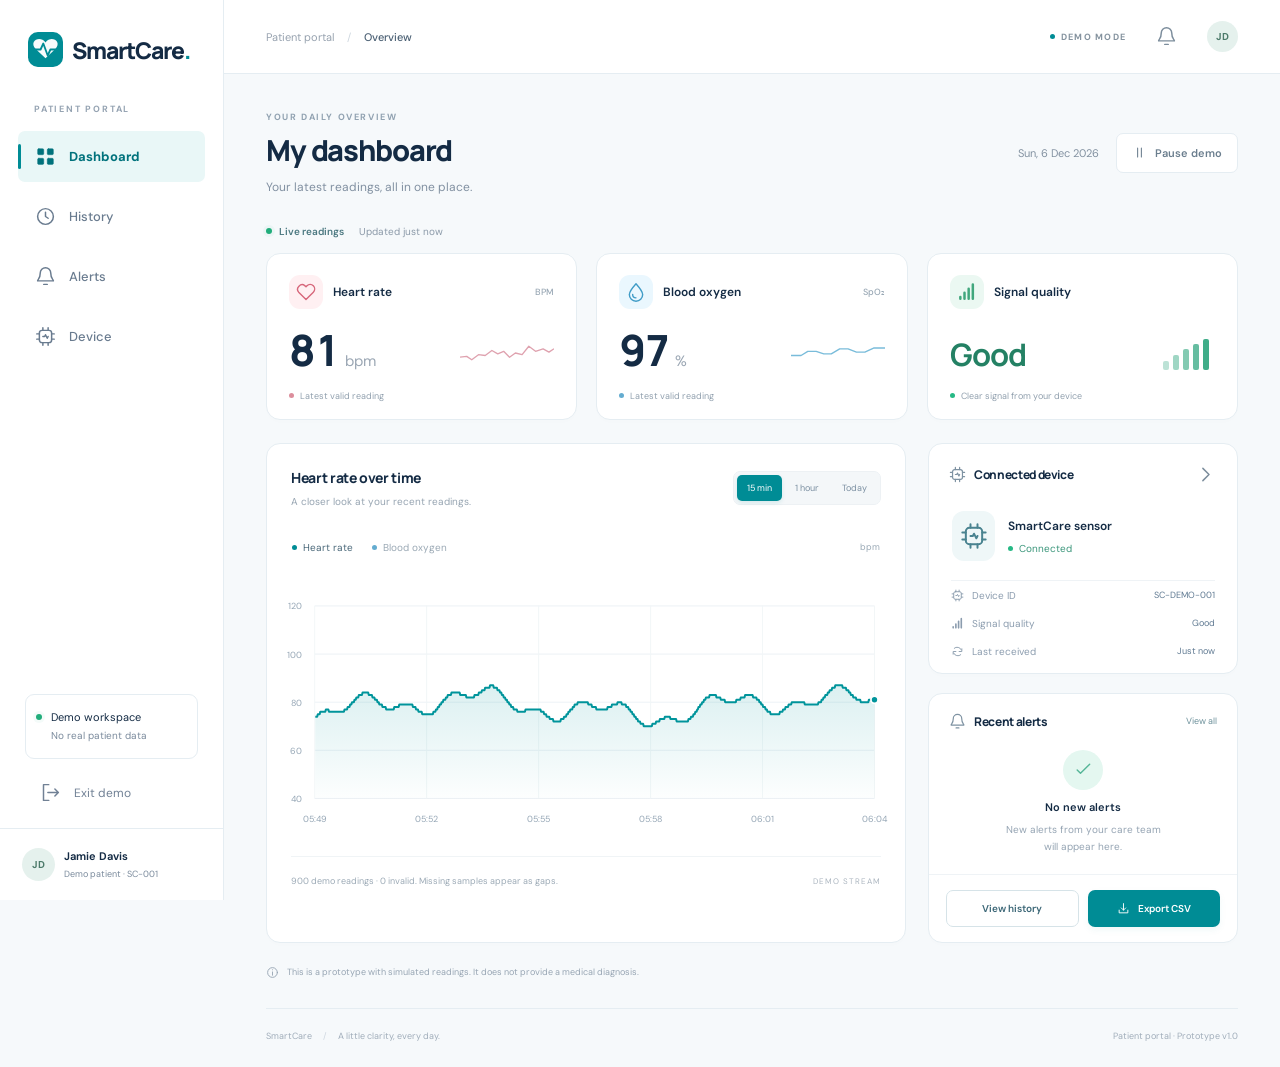
==== frontend/patient/index.html @ 4204b38b "Add patient dashboard interface" ====
<!doctype html>
<html lang="en">
<head>
  <meta charset="UTF-8">
  <meta name="viewport" content="width=device-width, initial-scale=1">
  <meta name="theme-color" content="#008c95">
  <meta name="description" content="SmartCare patient dashboard prototype. Live demonstration readings, history, alerts and device status.">
  <title>SmartCare · Patient portal</title>
  <link rel="icon" href="./icon.svg" type="image/svg+xml">
  <link rel="manifest" href="./manifest.webmanifest">
  <link rel="stylesheet" href="./styles.css">
  <script type="module" src="./app.js"></script>
</head>
<body>
  <svg class="icon-definitions" aria-hidden="true" xmlns="http://www.w3.org/2000/svg">
    <symbol id="i-heart" viewBox="0 0 24 24"><path d="M20.8 4.6a5.4 5.4 0 0 0-7.6 0L12 5.8l-1.2-1.2a5.4 5.4 0 0 0-7.6 7.6L12 21l8.8-8.8a5.4 5.4 0 0 0 0-7.6Z"/></symbol>
    <symbol id="i-grid" viewBox="0 0 24 24"><rect x="3" y="3" width="7" height="7" rx="1.4"/><rect x="14" y="3" width="7" height="7" rx="1.4"/><rect x="3" y="14" width="7" height="7" rx="1.4"/><rect x="14" y="14" width="7" height="7" rx="1.4"/></symbol>
    <symbol id="i-clock" viewBox="0 0 24 24"><circle cx="12" cy="12" r="9"/><path d="M12 7v5l3 2"/></symbol>
    <symbol id="i-bell" viewBox="0 0 24 24"><path d="M18 8a6 6 0 0 0-12 0c0 7-3 7-3 9h18c0-2-3-2-3-9M10 21h4"/></symbol>
    <symbol id="i-device" viewBox="0 0 24 24"><rect x="5" y="5" width="14" height="14" rx="3"/><path d="M9 2v3m6-3v3M9 19v3m6-3v3M2 9h3m-3 6h3m14-6h3m-3 6h3M9 12h2l1-2 2 4 1-2"/></symbol>
    <symbol id="i-drop" viewBox="0 0 24 24"><path d="M12 2S4 11 4 15a8 8 0 0 0 16 0c0-4-8-13-8-13Z"/><path d="M8 15a4 4 0 0 0 4 4"/></symbol>
    <symbol id="i-signal" viewBox="0 0 24 24"><path d="M4 18v2m5-7v7m5-12v12m5-17v17" stroke-width="3"/></symbol>
    <symbol id="i-arrow" viewBox="0 0 24 24"><path d="m9 5 7 7-7 7"/></symbol>
    <symbol id="i-download" viewBox="0 0 24 24"><path d="M12 3v12m-4-4 4 4 4-4M4 15v5h16v-5"/></symbol>
    <symbol id="i-logout" viewBox="0 0 24 24"><path d="M10 3H4v18h6m-1-9h12m-4-4 4 4-4 4"/></symbol>
    <symbol id="i-check" viewBox="0 0 24 24"><path d="m5 12 4 4L20 5"/></symbol>
    <symbol id="i-refresh" viewBox="0 0 24 24"><path d="M20 7v5h-5M4 17v-5h5"/><path d="M6 6a8 8 0 0 1 13 3M5 15a8 8 0 0 0 13 3"/></symbol>
    <symbol id="i-info" viewBox="0 0 24 24"><circle cx="12" cy="12" r="9"/><path d="M12 11v6m0-10v.1"/></symbol>
    <symbol id="i-wifi" viewBox="0 0 24 24"><path d="M3 8a15 15 0 0 1 18 0M6 12a10 10 0 0 1 12 0m-9 4a5 5 0 0 1 6 0m-3 4v.1"/></symbol>
    <symbol id="i-close" viewBox="0 0 24 24"><path d="m6 6 12 12M6 18 18 6"/></symbol>
    <symbol id="i-pause" viewBox="0 0 24 24"><path d="M9 5v14M15 5v14"/></symbol>
    <symbol id="i-play" viewBox="0 0 24 24"><path d="m8 4 12 8-12 8Z"/></symbol>
  </svg>
  <div class="app-shell" id="app-shell">
    <aside class="sidebar" aria-label="Main navigation">
      <a class="brand" href="#dashboard" aria-label="SmartCare dashboard"><img src="./icon.svg" alt="" width="35" height="35"><span>SmartCare<span class="brand-dot">.</span></span></a>
      <div class="portal-label">PATIENT PORTAL</div>
      <nav class="navigation">
        <a href="#dashboard" data-route="dashboard"><svg class="icon"><use href="#i-grid"/></svg><span>Dashboard</span></a>
        <a href="#history" data-route="history"><svg class="icon"><use href="#i-clock"/></svg><span>History</span></a>
        <a href="#alerts" data-route="alerts"><svg class="icon"><use href="#i-bell"/></svg><span>Alerts</span><span id="nav-alert-count" class="nav-count" hidden>0</span></a>
        <a href="#device" data-route="device"><svg class="icon"><use href="#i-device"/></svg><span>Device</span></a>
      </nav>
      <div class="sidebar-bottom">
        <div class="sidebar-note"><span class="live-dot"></span><span>Demo workspace<br><small>No real patient data</small></span></div>
        <button class="logout" id="logout"><svg class="icon"><use href="#i-logout"/></svg>Exit demo</button>
        <div class="profile"><span class="avatar">JD</span><div><strong>Jamie Davis</strong><small>Demo patient · SC-001</small></div></div>
      </div>
    </aside>
    <div class="main-column">
      <header class="topbar"><div class="breadcrumb">Patient portal <span>/</span> <strong id="breadcrumb-current">Overview</strong></div><div class="topbar-actions"><span class="demo-label"><span></span> DEMO MODE</span><button class="icon-button" id="alerts-shortcut" aria-label="Open alerts"><svg class="icon"><use href="#i-bell"/></svg><span class="notification-dot" id="notification-dot" hidden></span></button><span class="avatar small-avatar" aria-label="Jamie Davis, demo patient">JD</span></div></header>
      <main id="main-content" tabindex="-1">
        <div class="page-heading"><div><div class="eyebrow" id="page-eyebrow">YOUR DAILY OVERVIEW</div><h1 id="page-title">My dashboard</h1><p id="page-description">Your latest readings, all in one place.</p></div><div class="heading-tools"><span class="date-label" id="current-date"></span><button class="button button-subtle" id="stream-toggle" aria-pressed="false"><svg class="icon"><use href="#i-pause"/></svg><span>Pause demo</span></button></div></div>
        <div class="notice" id="status-notice" role="status" hidden></div>
        <section id="view-dashboard" class="view" aria-label="Dashboard">
          <div class="reading-meta"><span class="live-status" id="live-label"><span class="live-dot"></span>Live readings</span><span id="last-update">Updated just now</span></div>
          <div class="metric-grid">
            <article class="metric-card"><div class="metric-top"><span class="metric-icon heart-icon"><svg class="icon"><use href="#i-heart"/></svg></span><span>Heart rate</span><span class="metric-unit">BPM</span></div><div class="metric-value"><strong id="heart-value">78</strong><span>bpm</span><svg class="sparkline rose-line" viewBox="0 0 112 38" aria-hidden="true"><path d="M0 24 8 23 14 27 22 21 30 22 38 16 45 20 52 17 59 24 66 19 74 21 82 11 90 17 99 14 106 18 112 14"/></svg></div><div class="metric-footer"><span class="tiny-dot rose-dot"></span>Latest valid reading</div></article>
            <article class="metric-card"><div class="metric-top"><span class="metric-icon oxygen-icon"><svg class="icon"><use href="#i-drop"/></svg></span><span>Blood oxygen</span><span class="metric-unit">SpO₂</span></div><div class="metric-value"><strong id="oxygen-value">97</strong><span>%</span><svg class="sparkline blue-line" viewBox="0 0 112 38" aria-hidden="true"><path d="M0 22 12 22 20 17 30 17 39 20 48 20 58 14 68 14 78 18 88 18 99 13 112 13"/></svg></div><div class="metric-footer"><span class="tiny-dot blue-dot"></span>Latest valid reading</div></article>
            <article class="metric-card"><div class="metric-top"><span class="metric-icon quality-icon"><svg class="icon"><use href="#i-signal"/></svg></span><span>Signal quality</span></div><div class="quality-value"><strong id="quality-value">Good</strong><span class="quality-bars" aria-hidden="true"><i></i><i></i><i></i><i></i><i></i></span></div><div class="metric-footer" id="quality-description"><span class="tiny-dot green-dot"></span>Clear signal from your device</div></article>
          </div>
          <div class="dashboard-grid">
            <article class="panel chart-panel"><div class="panel-header"><div><h2 id="chart-title">Heart rate over time</h2><p id="chart-subtitle">A closer look at your recent readings.</p></div><div class="segmented" aria-label="Chart time range"><button data-range="15" class="selected" aria-pressed="true">15 min</button><button data-range="60" aria-pressed="false">1 hour</button><button data-range="today" aria-pressed="false">Today</button></div></div><div class="chart-metric-tabs" aria-label="Measurement displayed"><button class="chart-tab selected" data-metric="hr" aria-pressed="true"><span class="tiny-dot teal-dot"></span>Heart rate</button><button class="chart-tab" data-metric="spo2" aria-pressed="false"><span class="tiny-dot blue-dot"></span>Blood oxygen</button><span class="chart-unit" id="chart-unit">bpm</span></div><div class="chart-container"><svg id="reading-chart" viewBox="0 0 700 284" role="img" aria-labelledby="chart-title chart-summary"></svg><div id="chart-tooltip" class="chart-tooltip" hidden></div></div><div class="chart-bottom"><p id="chart-summary">Illustrative demo readings. Missing samples appear as gaps.</p><span class="source-label">DEMO STREAM</span></div></article>
            <div class="right-column"><article class="panel device-panel"><div class="panel-header compact"><h2><svg class="icon"><use href="#i-device"/></svg>Connected device</h2><a class="icon-button" href="#device" aria-label="View device details"><svg class="icon"><use href="#i-arrow"/></svg></a></div><div class="device-identity"><span class="device-illustration"><svg class="icon"><use href="#i-device"/></svg></span><div><strong>SmartCare sensor</strong><span class="device-connection" id="device-connection"><span class="tiny-dot green-dot"></span>Connected</span></div></div><dl class="device-details"><div><dt><svg class="icon"><use href="#i-device"/></svg>Device ID</dt><dd>SC-DEMO-001</dd></div><div><dt><svg class="icon"><use href="#i-signal"/></svg>Signal quality</dt><dd id="device-quality">Good</dd></div><div><dt><svg class="icon"><use href="#i-refresh"/></svg>Last received</dt><dd id="device-last-received">Just now</dd></div></dl></article>
              <article class="panel alerts-panel"><div class="panel-header compact"><h2><svg class="icon"><use href="#i-bell"/></svg>Recent alerts</h2><a href="#alerts" class="text-link">View all</a></div><div id="recent-alert-content" class="empty-alert"><span class="check-circle"><svg class="icon"><use href="#i-check"/></svg></span><strong>No new alerts</strong><p>New alerts from your care team<br>will appear here.</p></div><div class="quick-actions"><a class="button button-outline" href="#history">View history</a><button class="button button-primary" data-export><svg class="icon"><use href="#i-download"/></svg>Export CSV</button></div></article>
            </div>
          </div>
          <div class="demo-footnote"><svg class="icon"><use href="#i-info"/></svg><span>This is a prototype with simulated readings. It does not provide a medical diagnosis.</span></div>
        </section>
        <section id="view-history" class="view" aria-label="Measurement history" hidden><article class="panel"><div class="panel-header"><div><h2>Measurement history</h2><p>Browse and export the readings in this demo session.</p></div><button class="button button-primary" data-export><svg class="icon"><use href="#i-download"/></svg>Export CSV</button></div><div class="table-toolbar"><label>Time range <select id="history-range"><option value="15">Last 15 minutes</option><option value="60">Last hour</option><option value="today">Today</option><option value="all" selected>All demo readings</option></select></label><label>Signal quality <select id="history-quality"><option value="all">All readings</option><option value="good">Good signal</option><option value="poor">Poor signal</option></select></label><span id="history-total" class="muted"></span></div><div class="table-scroll"><table><thead><tr><th scope="col">Date & time</th><th scope="col">Heart rate</th><th scope="col">Blood oxygen</th><th scope="col">Signal quality</th><th scope="col">Source</th></tr></thead><tbody id="history-body"></tbody></table></div><div class="pagination"><span id="page-label"></span><div><button class="button button-outline" id="previous-page">Previous</button><button class="button button-outline" id="next-page">Next</button></div></div></article></section>
        <section id="view-alerts" class="view" aria-label="Patient alerts" hidden><article class="panel"><div class="panel-header"><div><h2>Your alerts</h2><p>Review alerts and the reason they were created.</p></div><button class="button button-outline" id="demo-alert"><svg class="icon"><use href="#i-bell"/></svg>Preview an alert</button></div><div id="alert-list" class="alert-list"></div></article><p class="section-note">Demonstration alerts are created manually here. In the connected app, the backend will create and manage alert episodes.</p></section>
        <section id="view-device" class="view" aria-label="Device settings" hidden><div class="device-page-grid"><article class="panel"><div class="panel-header"><div><h2>SmartCare sensor</h2><p>Your demonstration device.</p></div><span class="status-chip" id="device-page-status">Connected</span></div><div class="device-large"><svg class="icon"><use href="#i-device"/></svg><div><strong>ESP32 + MAX30102</strong><p>Heart rate and blood oxygen sensor</p></div></div><dl class="full-details"><div><dt>Device identifier</dt><dd>SC-DEMO-001</dd></div><div><dt>Assigned patient</dt><dd>Jamie Davis · Demo account</dd></div><div><dt>Data source</dt><dd>Browser simulation</dd></div><div><dt>Update interval</dt><dd>1 second</dd></div><div><dt>Model service</dt><dd>Not connected</dd></div></dl></article><article class="panel demo-controls"><div class="panel-header"><div><h2>Try the interface</h2><p>Preview the states your app needs to handle.</p></div><svg class="icon"><use href="#i-info"/></svg></div><button class="scenario" data-scenario="normal"><span class="scenario-icon"><svg class="icon"><use href="#i-check"/></svg></span><span><strong>Good signal</strong><small>Resume simulated readings.</small></span><svg class="icon"><use href="#i-arrow"/></svg></button><button class="scenario" data-scenario="poor"><span class="scenario-icon amber"><svg class="icon"><use href="#i-signal"/></svg></span><span><strong>Poor signal</strong><small>Mark new readings as invalid; show chart gaps.</small></span><svg class="icon"><use href="#i-arrow"/></svg></button><button class="scenario" data-scenario="offline"><span class="scenario-icon slate"><svg class="icon"><use href="#i-wifi"/></svg></span><span><strong>Disconnected device</strong><small>Preview data older than 30 seconds.</small></span><svg class="icon"><use href="#i-arrow"/></svg></button><div class="inline-note">These controls affect demo data only. They do not operate a real sensor.</div></article></div></section>
        <footer class="page-footer"><span>SmartCare <span class="footer-separator">/</span> A little clarity, every day.</span><span>Patient portal · Prototype v1.0</span></footer>
      </main>
    </div>
  </div>
  <section class="welcome-screen" id="welcome-screen" hidden><div class="welcome-card"><img src="./icon.svg" width="54" height="54" alt=""><div class="eyebrow">SMARTCARE PATIENT PORTAL</div><h1>Your readings.<br>A clearer picture.</h1><p>Explore your patient dashboard with simulated readings. No account or personal information is needed.</p><button class="button button-primary" id="enter-demo">Open demo dashboard<svg class="icon"><use href="#i-arrow"/></svg></button><small>Prototype · No real authentication or medical data</small></div></section>
  <dialog id="alert-dialog"><div class="dialog-heading"><h2>Alert details</h2><button class="icon-button" id="close-dialog" aria-label="Close alert details"><svg class="icon"><use href="#i-close"/></svg></button></div><div id="alert-dialog-content"></div><button class="button button-primary" id="dialog-done">Done</button></dialog>
  <div class="toast" id="toast" role="status" hidden></div>
</body>
</html>
---- frontend/patient/styles.css ----
@import url('https://fonts.googleapis.com/css2?family=DM+Sans:wght@400;450;500;550;600;650;700&family=Manrope:wght@400;500;600;650;700;750;800&display=swap');
:root{--teal:#008c95;--teal-dark:#00727c;--navy:#142b44;--muted:#7a8a9c;--border:#e5edf2;--bg:#f6f9fb;--green:#21ad7b;--radius:14px;font-family:'DM Sans',-apple-system,BlinkMacSystemFont,'Segoe UI',sans-serif;color:var(--navy);background:var(--bg);font-size:14px;font-synthesis:none}*{box-sizing:border-box}body{margin:0}button,a,input,select{-webkit-tap-highlight-color:transparent}button,input,select{font:inherit}button,a{touch-action:manipulation}button{cursor:pointer}a{color:inherit;text-decoration:none}button:disabled{cursor:default;opacity:.4}button:focus-visible,a:focus-visible,select:focus-visible{outline:3px solid #52c2c7;outline-offset:4px}[hidden]{display:none!important}.icon-definitions{position:absolute;width:0;height:0;overflow:hidden}.icon{width:21px;height:21px;fill:none;stroke:currentColor;stroke-width:1.7;stroke-linecap:round;stroke-linejoin:round;flex-shrink:0}.app-shell{display:flex;min-height:100vh}.sidebar{width:224px;position:fixed;inset:0 auto 0 0;border-right:1px solid var(--border);background:#fff;padding:32px 18px 0;display:flex;flex-direction:column;z-index:20}.brand{display:flex;align-items:center;gap:9px;padding:0 10px;font-family:Manrope,sans-serif;font-size:23px;font-weight:800;letter-spacing:-1px}.brand-dot{color:var(--teal)}.portal-label{font-size:9px;font-weight:700;letter-spacing:1.8px;color:#95a3b2;margin:36px 16px 16px}.navigation{display:grid;gap:9px}.navigation a{position:relative;display:flex;align-items:center;gap:13px;padding:15px 17px;border-radius:7px;color:#697b8f;font-weight:500;font-size:13px;min-height:48px}.navigation a:hover{background:#f5f9fa}.navigation a.active{color:var(--teal-dark);background:#e9f7f7;font-weight:700}.navigation a.active:before{content:'';position:absolute;left:0;top:13px;bottom:13px;width:3px;background:var(--teal);border-radius:3px}.navigation a.active use[href='#i-grid']{fill:currentColor;stroke-width:.5}.nav-count{margin-left:auto;background:#d5efee;padding:2px 6px;border-radius:5px;font-size:10px}.sidebar-bottom{margin-top:auto}.sidebar-note{border:1px solid var(--border);border-radius:9px;display:flex;gap:9px;font-size:11px;margin:30px 7px 22px;padding:13px 10px;line-height:1.7}.sidebar-note .live-dot{margin-top:6px}.sidebar-note small{font-size:10px;color:var(--muted)}.logout{display:flex;align-items:center;gap:13px;border:0;background:none;color:#718195;margin:0 0 24px 16px;font-size:12px}.profile{display:flex;align-items:center;gap:9px;margin:0 -18px;padding:19px 22px;border-top:1px solid var(--border)}.profile strong{font-size:11px;font-weight:650;display:block}.profile small{font-size:9px;display:block;margin-top:5px;color:var(--muted)}.avatar{width:33px;height:33px;border-radius:50%;background:#e5f1ed;color:#4c7a6a;display:grid;place-items:center;font-size:10px;font-weight:700;flex-shrink:0}.main-column{margin-left:224px;min-width:0;flex:1}.topbar{height:74px;padding:0 42px;background:#fff;border-bottom:1px solid var(--border);display:flex;align-items:center;justify-content:space-between}.breadcrumb{color:#97a2af;font-size:11px;display:flex;gap:13px;align-items:center}.breadcrumb span{color:#ced7df}.breadcrumb strong{color:#4b6074;font-weight:500}.topbar-actions{display:flex;gap:23px;align-items:center}.demo-label{display:flex;align-items:center;gap:6px;color:#85939f;font-size:9px;letter-spacing:1.25px;font-weight:700}.demo-label>span{width:5px;height:5px;background:var(--teal);border-radius:50%}.icon-button{position:relative;border:0;background:transparent;display:inline-flex;align-items:center;justify-content:center;width:35px;height:35px;border-radius:8px;color:#7c8d9c}.icon-button:hover{background:#eff6f7;color:var(--teal)}.notification-dot{position:absolute;right:6px;top:6px;background:#db775a;width:7px;height:7px;border-radius:100%;border:2px solid #fff}.small-avatar{width:31px;height:31px}main{max-width:1510px;margin:auto;padding:37px 42px 0;outline:none}.page-heading{display:flex;align-items:center;justify-content:space-between;gap:20px;margin-bottom:30px}.eyebrow{font-size:9px;font-weight:700;letter-spacing:1.6px;color:#91a2b1;margin-bottom:9px}h1,h2,h3,p{margin:0}h1{font-family:Manrope,sans-serif;font-size:29px;letter-spacing:-1.15px;line-height:1.3;font-weight:800}.page-heading p{color:#8190a1;font-size:12px;margin-top:9px}.heading-tools{display:flex;align-items:center;gap:17px}.date-label{font-size:11px;color:#8291a0}.button{border:1px solid transparent;border-radius:7px;min-height:40px;display:inline-flex;align-items:center;justify-content:center;gap:8px;padding:10px 15px;font-size:11px;font-weight:600;white-space:nowrap;transition:background .15s,transform .15s}.button:active{transform:translateY(1px)}.button .icon{width:15px;height:15px}.button-subtle{background:#fff;border-color:var(--border);color:#6b7e8e}.button-subtle:hover{border-color:#b4cbcd;color:var(--teal)}.button-primary{background:var(--teal);color:#fff;box-shadow:0 3px 7px #008c9510}.button-primary:hover{background:var(--teal-dark)}.button-outline{background:#fff;border-color:#d6e3e8;color:#3b6676}.button-outline:hover{background:#f1f9f9;border-color:#8abcbf}.reading-meta{display:flex;align-items:center;gap:15px;color:#8b99a8;font-size:10px;margin-bottom:15px}.live-status{display:flex;align-items:center;gap:7px;color:#4b7880;font-weight:600}.live-dot{width:6px;height:6px;border-radius:50%;background:var(--green);display:inline-block;flex-shrink:0;box-shadow:0 0 0 3px #21ad7b0c}.metric-grid{display:grid;grid-template-columns:repeat(3,minmax(0,1fr));gap:19px;margin-bottom:23px}.metric-card{background:#fff;border:1px solid var(--border);border-radius:var(--radius);padding:21px 22px 17px;box-shadow:0 3px 6px #142b4402;min-width:0}.metric-top{display:flex;gap:10px;align-items:center;font-size:12px;font-weight:600}.metric-icon{width:34px;height:34px;border-radius:11px;display:grid;place-items:center;flex-shrink:0}.metric-icon .icon{width:20px;height:20px}.heart-icon{background:#fff0f2;color:#d7677b}.oxygen-icon{background:#eaf7fe;color:#409cc7}.quality-icon{background:#ebf8f2;color:#41a77d}.metric-unit{margin-left:auto;font-size:9px;color:#98a7b4;font-weight:500}.metric-value{display:flex;align-items:baseline;gap:6px;margin-top:15px;min-height:59px}.metric-value strong{font-family:Manrope,sans-serif;letter-spacing:-2px;font-size:43px;font-weight:750;line-height:1.2;font-variant-numeric:tabular-nums}.metric-value>span{font-size:15px;color:#9aa6b3}.sparkline{margin-left:auto;width:94px;height:38px;align-self:center;fill:none;stroke-width:1.6;stroke-linejoin:round}.rose-line{stroke:#dfa2af}.blue-line{stroke:#79bcda}.metric-footer{display:flex;gap:6px;align-items:center;color:#91a0ae;font-size:9px;margin-top:7px}.tiny-dot{display:inline-block;width:5px;height:5px;border-radius:50%;flex-shrink:0}.rose-dot{background:#dc8e9c}.blue-dot{background:#64acd0}.green-dot{background:#26b985}.teal-dot{background:var(--teal)}.quality-value{display:flex;align-items:center;gap:15px;margin-top:17px;min-height:57px}.quality-value strong{font-family:Manrope,sans-serif;font-size:31px;font-weight:700;letter-spacing:-1px;color:#248164}.quality-bars{display:flex;gap:4px;align-items:flex-end;height:31px;margin-left:auto;margin-right:6px}.quality-bars i{width:6px;background:#40ad89;border-radius:2px}.quality-bars i:nth-child(1){height:9px;opacity:.35}.quality-bars i:nth-child(2){height:15px;opacity:.5}.quality-bars i:nth-child(3){height:21px;opacity:.65}.quality-bars i:nth-child(4){height:26px;opacity:.8}.quality-bars i:nth-child(5){height:31px}.dashboard-grid{display:grid;grid-template-columns:minmax(0,1fr) 310px;gap:22px}.panel{background:#fff;border:1px solid var(--border);border-radius:var(--radius);overflow:hidden;box-shadow:0 3px 6px #142b4402}.panel-header{display:flex;justify-content:space-between;align-items:flex-start;gap:15px;padding:24px 24px 16px}.panel h2{font-family:Manrope,sans-serif;font-size:14px;font-weight:750;letter-spacing:-.35px;display:flex;align-items:center;gap:8px}.panel h2 .icon{width:17px;height:17px;color:#7e92a2}.panel-header p{color:#96a4b1;font-size:10px;margin-top:7px;line-height:1.5}.segmented{display:flex;gap:3px;background:#f4f7f9;border:1px solid #edf1f4;border-radius:7px;padding:3px;flex-shrink:0}.segmented button{border:0;background:transparent;font-size:9px;color:#7c90a2;padding:7px 10px;white-space:nowrap;border-radius:5px}.segmented button.selected{background:var(--teal);color:white;box-shadow:0 2px 4px #008c9520}.chart-panel .panel-header{align-items:center}.chart-metric-tabs{display:flex;align-items:center;gap:19px;padding:10px 25px 3px}.chart-tab{border:0;background:transparent;padding:6px 0;display:flex;align-items:center;gap:6px;font-size:10px;color:#9aa8b4}.chart-tab.selected{color:#4a6879}.chart-unit{margin-left:auto;color:#99a8b5;font-size:9px}.chart-container{position:relative;padding:7px 10px 0 4px;min-height:260px}#reading-chart{width:100%;height:284px;display:block;overflow:visible}#reading-chart text{font-family:'DM Sans',sans-serif;font-size:10px;fill:#95a6b5}.chart-bottom{display:flex;justify-content:space-between;align-items:center;gap:10px;margin:2px 24px 0;border-top:1px solid #f0f4f6;padding:17px 0 21px}.chart-bottom p{font-size:9px;line-height:1.7;color:#9caab6}.source-label{white-space:nowrap;letter-spacing:1px;font-size:8px;color:#abb5bf}.chart-tooltip{position:absolute;background:var(--navy);color:white;padding:9px 12px;border-radius:7px;box-shadow:0 4px 20px #142b4420;font-size:11px;pointer-events:none;z-index:5;line-height:1.7}.right-column{display:grid;gap:19px;align-content:start}.compact{padding:19px 20px 8px;align-items:center}.compact h2{font-size:12px}.compact .icon-button{height:24px;width:24px}.device-identity{display:flex;align-items:center;gap:13px;padding:16px 23px 19px}.device-illustration{width:43px;height:50px;border-radius:12px;background:#eff7f8;display:grid;place-items:center;color:#4a8390}.device-illustration .icon{width:28px;height:28px}.device-identity strong{font-size:12px;font-weight:600}.device-connection{font-size:10px;color:#3b967b;margin-top:8px;display:flex;align-items:center;gap:6px}.device-details{border-top:1px solid #eff3f6;margin:0 22px;padding:8px 0 15px;display:grid;gap:15px}.device-details>div{display:flex;justify-content:space-between;gap:10px;font-size:10px}.device-details dt{display:flex;align-items:center;gap:8px;color:#8b9cae}.device-details dt .icon{width:13px;height:13px}.device-details dd{margin:0;color:#607a92;font-size:9px}.text-link{font-size:9px;color:#6d919b;white-space:nowrap}.text-link:hover{color:var(--teal)}.empty-alert{display:flex;align-items:center;flex-direction:column;padding:12px 16px 19px;text-align:center}.check-circle{display:grid;place-items:center;background:#e4f7f0;color:#56b698;border-radius:50%;width:40px;height:40px;margin-bottom:10px}.check-circle .icon{width:20px;height:20px}.empty-alert strong{font-size:11px;font-weight:600}.empty-alert p{color:#95a4b3;font-size:10px;line-height:1.7;margin-top:7px}.quick-actions{border-top:1px solid #eff3f6;padding:15px 17px;display:flex;gap:9px}.quick-actions .button{flex:1;font-size:10px;padding:9px;min-height:37px}.quick-actions .icon{width:13px;height:13px}.demo-footnote{display:flex;align-items:center;gap:8px;margin:22px 0;color:#97a5b3;font-size:9px;line-height:1.7}.demo-footnote .icon{width:13px;height:13px}.page-footer{border-top:1px solid var(--border);display:flex;justify-content:space-between;gap:12px;margin-top:28px;padding:21px 0 25px;color:#a0adba;font-size:9px}.footer-separator{color:#ced7e0;margin:0 9px}.notice{padding:13px 17px;background:#fff6e7;border:1px solid #f3dfb6;border-radius:9px;font-size:11px;line-height:1.7;color:#8a642c;margin-bottom:18px}.table-toolbar{display:flex;align-items:center;flex-wrap:wrap;gap:20px;border-top:1px solid var(--border);border-bottom:1px solid var(--border);padding:18px 24px}.table-toolbar label{font-size:11px;color:#7890a0;display:flex;align-items:center;gap:9px}select{border:1px solid #dce6eb;border-radius:6px;color:#4e687a;background:#fff;padding:8px 28px 8px 10px;font-size:11px}.muted{color:#8d9caa;font-size:10px;margin-left:auto}.table-scroll{overflow-x:auto}table{border-collapse:collapse;width:100%;text-align:left;white-space:nowrap}th{color:#8598a7;background:#f9fbfc;font-size:10px;font-weight:500;padding:14px 24px}td{font-size:11px;padding:14px 24px;border-top:1px solid #eef3f5;color:#5a7386}td:first-child{font-variant-numeric:tabular-nums;color:#4c6477}tbody tr:hover{background:#fbfdfd}.status-chip{font-size:10px;color:#338c73;background:#edf8f3;padding:5px 9px;border-radius:5px;display:inline-block;white-space:nowrap}.status-chip.warning{color:#997032;background:#fff4df}.source-chip{font-size:9px;letter-spacing:.7px;color:#9aa8b2}.pagination{display:flex;justify-content:space-between;align-items:center;gap:10px;padding:19px 24px;border-top:1px solid var(--border);font-size:11px;color:#8b9caa}.pagination>div{display:flex;gap:8px}.pagination .button{min-height:32px;font-size:10px}.alert-list{padding:10px 24px 24px}.large-empty{padding:60px 20px}.large-empty .check-circle{width:54px;height:54px}.large-empty strong{font-size:16px}.large-empty p{font-size:12px}.alert-row{display:flex;align-items:center;gap:15px;padding:18px 0;border-top:1px solid var(--border)}.alert-row:first-child{border-top:0}.alert-row .scenario-icon{flex-shrink:0}.alert-row h3{font-size:12px;font-weight:600}.alert-row p{font-size:10px;line-height:1.7;color:#8a9cac;margin-top:5px}.alert-row>.button{margin-left:auto}.section-note{font-size:10px;color:#96a5b2;margin:15px 3px;line-height:1.7}.device-page-grid{display:grid;grid-template-columns:1fr 1fr;gap:22px}.device-large{padding:23px 24px;display:flex;align-items:center;gap:22px}.device-large>.icon{width:62px;height:62px;padding:12px;background:#edf7f7;border-radius:15px;color:#4e9298}.device-large strong{font-family:Manrope,sans-serif;font-size:16px}.device-large p{font-size:11px;color:#93a3b1;margin-top:6px}.full-details{margin:0 24px 20px}.full-details>div{display:flex;justify-content:space-between;gap:20px;padding:15px 0;border-top:1px solid var(--border);font-size:11px}.full-details dt{color:#8a9dab}.full-details dd{margin:0;text-align:right;color:#587185}.demo-controls .panel-header{padding-bottom:23px}.demo-controls .panel-header>.icon{color:#8da3af}.scenario{display:flex;align-items:center;gap:12px;width:calc(100% - 48px);margin:0 24px;border:0;border-top:1px solid var(--border);background:transparent;text-align:left;padding:18px 0;color:var(--navy)}.scenario:hover strong{color:var(--teal)}.scenario-icon{width:36px;height:36px;border-radius:10px;background:#eaf7f2;color:#40a47f;display:grid;place-items:center}.scenario-icon .icon{width:18px;height:18px}.scenario-icon.amber{background:#fff5e4;color:#c49b58}.scenario-icon.slate{background:#f0f3f6;color:#8398ac}.scenario>span:nth-child(2){flex:1}.scenario strong{display:block;font-size:12px;font-weight:600}.scenario small{display:block;font-size:10px;color:#94a4b2;margin-top:6px;line-height:1.5}.scenario>.icon{width:14px;height:14px;color:#8fa4b3}.inline-note{margin:5px 24px 23px;font-size:10px;line-height:1.7;color:#9aabb7;background:#f7fafb;border-radius:7px;padding:12px}.toast{position:fixed;bottom:27px;left:50%;transform:translateX(-50%);background:var(--navy);color:#fff;font-size:12px;padding:14px 22px;border-radius:9px;box-shadow:0 7px 25px #142b4425;z-index:80;max-width:calc(100% - 32px);line-height:1.6}dialog{max-width:460px;width:calc(100% - 36px);border:1px solid var(--border);border-radius:16px;padding:26px;color:var(--navy);box-shadow:0 20px 60px #142b4425}dialog::backdrop{background:#142b4455;backdrop-filter:blur(3px)}.dialog-heading{display:flex;align-items:center;justify-content:space-between;margin-bottom:20px}.dialog-heading h2{font-family:Manrope,sans-serif;font-size:19px}#alert-dialog-content h3{font-size:15px;margin:12px 0}#alert-dialog-content p{color:#8194a4;font-size:12px;line-height:1.8;margin-bottom:16px}#alert-dialog-content dl{margin-bottom:25px;font-size:12px;line-height:2}#alert-dialog-content dt{color:#8a9daa}#alert-dialog-content dd{margin:0 0 12px}.welcome-screen{min-height:100dvh;display:grid;place-items:center;padding:25px;background:radial-gradient(ellipse at 70% 20%,#def2ef 0,transparent 50%),var(--bg)}.welcome-card{background:white;border:1px solid var(--border);border-radius:22px;max-width:470px;padding:44px;box-shadow:0 15px 70px #143b4b09}.welcome-card>.eyebrow{margin:25px 0 14px}.welcome-card h1{font-size:36px}.welcome-card p{color:#8194a4;font-size:13px;line-height:1.8;margin:19px 0 27px}.welcome-card .button{width:100%;justify-content:space-between}.welcome-card>small{display:block;color:#a3afba;font-size:10px;margin-top:17px;text-align:center}.bad-signal .quality-value strong{color:#b48640}.bad-signal .quality-bars i{background:#cbab6f}.bad-signal .quality-bars i:nth-child(n+3){opacity:.15}.bad-signal .metric-value strong{color:#97a7b5}.offline .quality-value strong{color:#899dad}.offline .quality-bars i{background:#c8d1d8}
@media(min-width:1550px){main{padding-top:44px}.page-heading{margin-bottom:38px}.metric-card{padding:25px 26px 22px}.metric-grid{margin-bottom:26px}.dashboard-grid{grid-template-columns:minmax(0,1fr) 342px}.chart-container{padding-top:25px}#reading-chart{height:324px}.right-column{gap:23px}.compact{padding-top:24px}.device-details{gap:18px}.empty-alert{padding-bottom:23px}.chart-bottom{margin-top:18px}}
@media(max-width:1190px){.sidebar{width:193px;padding-left:12px;padding-right:12px}.brand{font-size:21px}.brand img{width:31px}.main-column{margin-left:193px}.profile{margin:0 -12px;padding-left:20px}.sidebar-note{font-size:10px}.topbar{padding:0 28px}main{padding:30px 28px 0}.dashboard-grid{grid-template-columns:minmax(0,1fr) 275px;gap:17px}.metric-grid{gap:15px}.metric-card{padding:18px 17px 16px}.metric-top{font-size:11px;gap:8px}.metric-unit{display:none}.metric-value strong{font-size:39px}.sparkline{width:66px}.metric-footer{font-size:8px}.quality-value strong{font-size:28px}.quality-bars{gap:3px}.quality-bars i{width:5px}.chart-panel .panel-header{align-items:flex-start;flex-direction:column;gap:16px}.panel-header{padding:21px 20px 13px}.chart-panel .segmented{align-self:flex-end;margin-top:-3px}.compact{padding:17px 17px 8px}.device-details{margin:0 18px}.quick-actions{padding:14px 13px;gap:7px}.quick-actions .button{font-size:9px;padding:8px}.date-label{display:none}.chart-container{padding-top:0}#reading-chart{height:263px}.chart-bottom{margin-right:20px;margin-left:20px}.source-label{display:none}.chart-metric-tabs{padding-top:0}.device-page-grid{grid-template-columns:1fr}}
@media(max-width:950px) and (min-width:701px){.sidebar{width:165px}.main-column{margin-left:165px}.brand{font-size:18px;gap:5px;padding:0 7px}.brand img{width:28px}.navigation a{font-size:12px;padding:14px 12px;gap:10px}.portal-label{font-size:8px;letter-spacing:1.1px;margin-left:12px}.sidebar-note{margin:20px 0}.profile{padding:17px 13px}.profile small{font-size:8px}.logout{margin-left:12px}main{padding:28px 24px 0}.topbar{padding:0 24px}.dashboard-grid{grid-template-columns:1fr}.chart-panel .panel-header{flex-direction:row;align-items:center}.chart-panel .segmented{align-self:center;margin:0}.right-column{grid-template-columns:1fr 1fr}.metric-card{padding:15px 13px}.metric-top{font-size:10px;gap:5px}.metric-icon{width:28px;height:28px;border-radius:9px}.metric-icon .icon{width:17px;height:17px}.metric-value strong{font-size:34px}.sparkline{display:none}.quality-value strong{font-size:24px}.quality-bars{height:25px;gap:2px;margin-right:0;transform:scale(.8);transform-origin:right}.metric-value,.quality-value{min-height:50px}.metric-footer{font-size:7px}.page-heading h1{font-size:26px}.page-heading p{font-size:11px}.page-heading{gap:8px}.heading-tools .button{font-size:10px;padding:8px 10px}.page-footer{font-size:8px}}
@media(max-width:700px){:root{font-size:13px}.sidebar{inset:auto 0 0;width:100%;height:73px;padding:0 12px calc(env(safe-area-inset-bottom,0px));border:0;border-top:1px solid var(--border);background:#ffffffed;backdrop-filter:blur(16px);flex-direction:row}.brand,.portal-label,.sidebar-bottom{display:none}.navigation{display:flex;justify-content:space-around;align-items:center;width:100%;gap:5px}.navigation a{flex:1;flex-direction:column;gap:5px;font-size:9px;padding:9px 8px;min-height:auto;border-radius:8px}.navigation a .icon{width:20px;height:20px}.navigation a.active{background:transparent}.navigation a.active:before{display:none}.nav-count{position:absolute;right:20%;top:4px;font-size:8px;padding:1px 4px}.main-column{margin-left:0;padding-bottom:78px}.topbar{height:67px;padding:0 21px}.breadcrumb{font-size:11px;font-weight:700;color:var(--navy)}.breadcrumb:before{content:'';background:url('./icon.svg') center/contain no-repeat;width:25px;height:25px;margin-right:-6px}.breadcrumb span,.breadcrumb strong{display:none}.topbar-actions{gap:15px}.demo-label{font-size:8px;letter-spacing:1px}.small-avatar{display:none}.topbar-actions .icon-button{width:26px;height:26px}main{padding:26px 20px 0}.page-heading{margin-bottom:21px;align-items:flex-start;gap:10px}.eyebrow{font-size:8px;letter-spacing:1.4px;margin-bottom:7px}.page-heading h1{font-size:26px;letter-spacing:-1px}.page-heading p{font-size:11px;margin-top:7px;line-height:1.5;max-width:245px}.heading-tools{padding-top:22px}.heading-tools .button{font-size:0;padding:0;min-height:32px;width:32px;gap:0;border-radius:50%;background:white}.heading-tools .button .icon{width:14px;height:14px}.heading-tools .button span{position:absolute;width:1px;height:1px;overflow:hidden;clip-path:inset(50%)}.reading-meta{font-size:9px;margin-bottom:13px;justify-content:space-between}.metric-grid{grid-template-columns:1fr 1fr;gap:12px;margin-bottom:17px}.metric-card{padding:15px 15px 13px;border-radius:12px}.metric-top{font-size:10px;gap:7px}.metric-icon{width:27px;height:27px;border-radius:8px}.metric-icon .icon{width:16px;height:16px}.metric-value{margin-top:12px;min-height:44px;gap:5px}.metric-value strong{font-size:36px;letter-spacing:-1.5px}.metric-value>span{font-size:12px}.sparkline{display:none}.metric-footer{font-size:8px;margin-top:5px;line-height:1.5}.metric-card:nth-child(3){grid-column:1/-1;display:grid;grid-template-columns:1fr auto;align-items:center;column-gap:10px;padding:12px 15px}.metric-card:nth-child(3) .metric-top{grid-row:1}.quality-value{margin:0;min-height:28px;gap:12px;grid-column:2;grid-row:1/3}.quality-value strong{font-size:21px;letter-spacing:-.5px}.quality-bars{height:23px;transform:scale(.7);transform-origin:center;gap:3px;width:40px;margin-right:-5px}.metric-card:nth-child(3) .metric-footer{margin:3px 0 0 34px;grid-column:1;grid-row:2;font-size:8px}.dashboard-grid{display:block}.panel{border-radius:12px}.panel-header{padding:19px 18px 13px}.panel h2{font-size:12px}.panel-header p{font-size:9px;line-height:1.6}.chart-panel .panel-header{flex-direction:column;gap:13px}.chart-panel .segmented{margin:0;align-self:flex-start}.segmented{padding:3px}.segmented button{font-size:9px;padding:6px 12px}.chart-metric-tabs{padding:6px 18px 0;gap:17px}.chart-tab{font-size:9px}.chart-container{min-height:185px;padding:0 7px 0 0}#reading-chart{height:auto;aspect-ratio:700/400}#reading-chart text{font-size:14px}.chart-bottom{margin:0 18px;padding:12px 0 15px}.chart-bottom p{font-size:8px}.right-column{display:grid;gap:16px;margin-top:16px}.device-panel .compact{padding:16px 18px 4px}.device-identity{padding:12px 20px 15px}.device-details{display:grid;grid-template-columns:1fr 1fr;gap:14px;margin:0 20px;padding:12px 0 16px}.device-details>div{font-size:9px;flex-direction:column;gap:6px}.device-details>div:first-child{display:none}.device-details dd{padding-left:21px;font-size:10px}.device-illustration{width:39px;height:44px}.device-identity strong{font-size:12px}.device-connection{font-size:10px}.alerts-panel .compact{padding:16px 18px 6px}.empty-alert{padding:14px 20px 18px}.quick-actions{padding:14px 17px}.quick-actions .button{font-size:10px;padding:9px;min-height:39px}.demo-footnote{font-size:8px;margin:18px 2px}.page-footer{font-size:8px;flex-direction:column;gap:8px;padding-bottom:16px;margin-top:22px}.notice{font-size:10px;padding:11px 13px}.table-toolbar{gap:12px;padding:15px 18px}.table-toolbar label{font-size:10px;justify-content:space-between;flex:1 1 100%}select{font-size:10px;max-width:190px}.muted{margin:0;font-size:9px}th,td{font-size:10px;padding:13px 18px}.pagination{padding:15px 18px;font-size:9px}.pagination .button{font-size:9px;padding:7px 9px}.panel-header>.button{font-size:9px;padding:8px 10px;min-height:34px}.panel-header>.button .icon{width:13px}.alert-list{padding:8px 18px 20px}.alert-row{flex-wrap:wrap;gap:11px}.alert-row>div{flex:1}.alert-row>.button{min-height:32px;font-size:10px}.large-empty{padding:40px 10px}.large-empty strong{font-size:14px}.device-large{padding:16px 18px;gap:14px}.device-large strong{font-size:14px}.device-large p{font-size:9px}.full-details{margin:0 18px 16px}.full-details>div{font-size:10px}.scenario{margin:0 18px;width:calc(100% - 36px);padding:16px 0}.scenario small{font-size:9px}.inline-note{margin:10px 18px 18px}.welcome-card{padding:32px}.welcome-card h1{font-size:31px}.toast{bottom:92px;width:max-content;font-size:11px}.chart-tooltip{font-size:10px}}
@media(prefers-reduced-motion:reduce){*{transition:none!important;scroll-behavior:auto!important}}
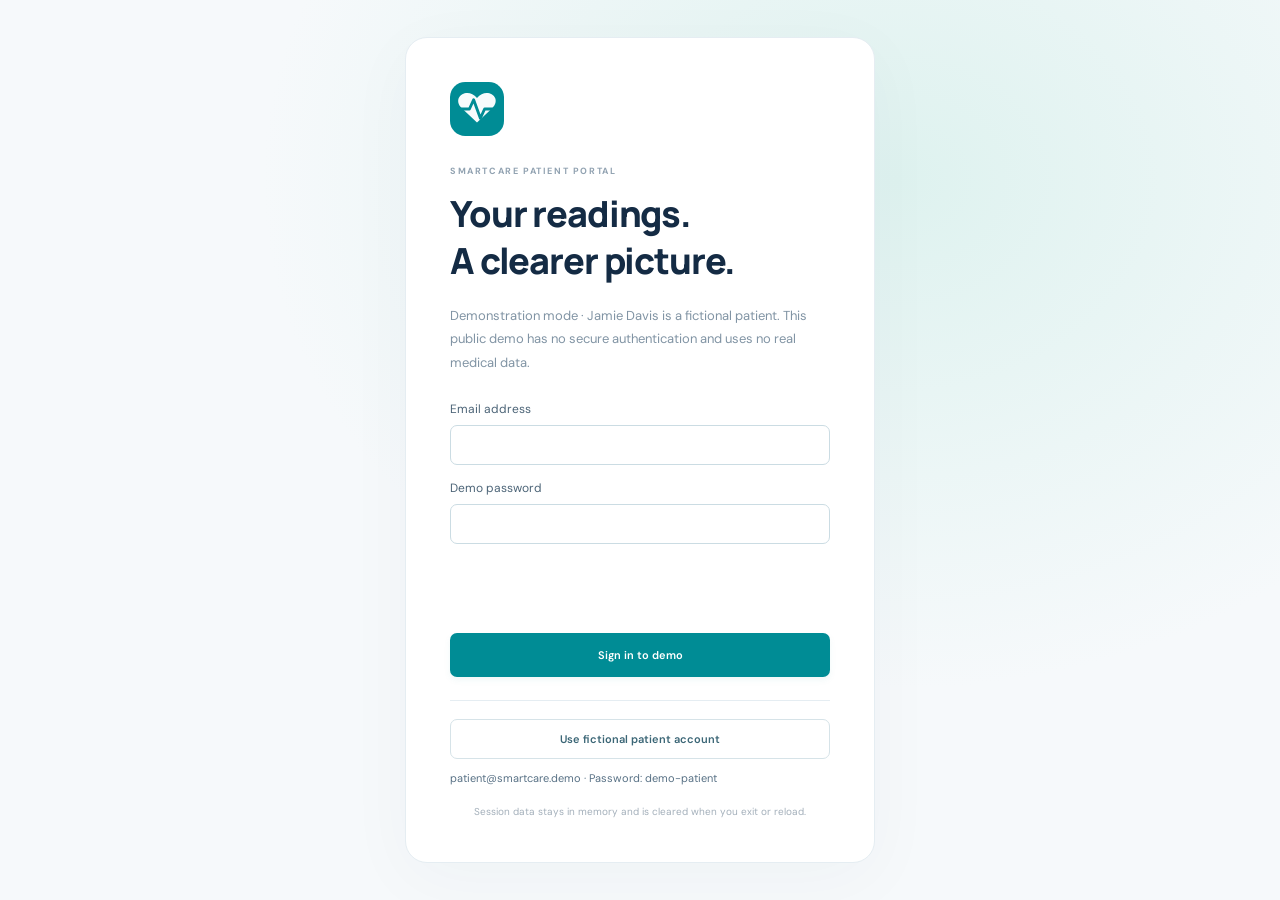
==== commit 4664e4dd: "Complete patient demo and add supervision application" ====
--- a/frontend/patient/index.html
+++ b/frontend/patient/index.html
@@ -9,9 +9,11 @@
   <link rel="icon" href="./icon.svg" type="image/svg+xml">
   <link rel="manifest" href="./manifest.webmanifest">
   <link rel="stylesheet" href="./styles.css">
+  <link rel="stylesheet" href="../shared/forms.css">
   <script type="module" src="./app.js"></script>
 </head>
 <body>
+  <a class="skip-link" href="#main-content">Skip to content</a>
   <svg class="icon-definitions" aria-hidden="true" xmlns="http://www.w3.org/2000/svg">
     <symbol id="i-heart" viewBox="0 0 24 24"><path d="M20.8 4.6a5.4 5.4 0 0 0-7.6 0L12 5.8l-1.2-1.2a5.4 5.4 0 0 0-7.6 7.6L12 21l8.8-8.8a5.4 5.4 0 0 0 0-7.6Z"/></symbol>
     <symbol id="i-grid" viewBox="0 0 24 24"><rect x="3" y="3" width="7" height="7" rx="1.4"/><rect x="14" y="3" width="7" height="7" rx="1.4"/><rect x="3" y="14" width="7" height="7" rx="1.4"/><rect x="14" y="14" width="7" height="7" rx="1.4"/></symbol>
@@ -31,7 +33,7 @@
     <symbol id="i-pause" viewBox="0 0 24 24"><path d="M9 5v14M15 5v14"/></symbol>
     <symbol id="i-play" viewBox="0 0 24 24"><path d="m8 4 12 8-12 8Z"/></symbol>
   </svg>
-  <div class="app-shell" id="app-shell">
+  <div class="app-shell" id="app-shell" hidden>
     <aside class="sidebar" aria-label="Main navigation">
       <a class="brand" href="#dashboard" aria-label="SmartCare dashboard"><img src="./icon.svg" alt="" width="35" height="35"><span>SmartCare<span class="brand-dot">.</span></span></a>
       <div class="portal-label">PATIENT PORTAL</div>
@@ -48,7 +50,7 @@
       </div>
     </aside>
     <div class="main-column">
-      <header class="topbar"><div class="breadcrumb">Patient portal <span>/</span> <strong id="breadcrumb-current">Overview</strong></div><div class="topbar-actions"><span class="demo-label"><span></span> DEMO MODE</span><button class="icon-button" id="alerts-shortcut" aria-label="Open alerts"><svg class="icon"><use href="#i-bell"/></svg><span class="notification-dot" id="notification-dot" hidden></span></button><span class="avatar small-avatar" aria-label="Jamie Davis, demo patient">JD</span></div></header>
+      <header class="topbar"><div class="breadcrumb">Patient portal <span>/</span> <strong id="breadcrumb-current">Overview</strong></div><div class="topbar-actions"><button class="button button-outline mobile-exit" id="mobile-logout">Exit demo</button><span class="demo-label"><span></span> DEMO MODE</span><button class="icon-button" id="alerts-shortcut" aria-label="Open alerts"><svg class="icon"><use href="#i-bell"/></svg><span class="notification-dot" id="notification-dot" hidden></span></button><span class="avatar small-avatar" aria-label="Jamie Davis, demo patient">JD</span></div></header>
       <main id="main-content" tabindex="-1">
         <div class="page-heading"><div><div class="eyebrow" id="page-eyebrow">YOUR DAILY OVERVIEW</div><h1 id="page-title">My dashboard</h1><p id="page-description">Your latest readings, all in one place.</p></div><div class="heading-tools"><span class="date-label" id="current-date"></span><button class="button button-subtle" id="stream-toggle" aria-pressed="false"><svg class="icon"><use href="#i-pause"/></svg><span>Pause demo</span></button></div></div>
         <div class="notice" id="status-notice" role="status" hidden></div>
@@ -67,14 +69,27 @@
           </div>
           <div class="demo-footnote"><svg class="icon"><use href="#i-info"/></svg><span>This is a prototype with simulated readings. It does not provide a medical diagnosis.</span></div>
         </section>
-        <section id="view-history" class="view" aria-label="Measurement history" hidden><article class="panel"><div class="panel-header"><div><h2>Measurement history</h2><p>Browse and export the readings in this demo session.</p></div><button class="button button-primary" data-export><svg class="icon"><use href="#i-download"/></svg>Export CSV</button></div><div class="table-toolbar"><label>Time range <select id="history-range"><option value="15">Last 15 minutes</option><option value="60">Last hour</option><option value="today">Today</option><option value="all" selected>All demo readings</option></select></label><label>Signal quality <select id="history-quality"><option value="all">All readings</option><option value="good">Good signal</option><option value="poor">Poor signal</option></select></label><span id="history-total" class="muted"></span></div><div class="table-scroll"><table><thead><tr><th scope="col">Date & time</th><th scope="col">Heart rate</th><th scope="col">Blood oxygen</th><th scope="col">Signal quality</th><th scope="col">Source</th></tr></thead><tbody id="history-body"></tbody></table></div><div class="pagination"><span id="page-label"></span><div><button class="button button-outline" id="previous-page">Previous</button><button class="button button-outline" id="next-page">Next</button></div></div></article></section>
+        <section id="view-history" class="view" aria-label="Measurement history" hidden><article class="panel"><div class="panel-header"><div><h2>Measurement history</h2><p>Browse and export the readings in this demo session.</p></div><button class="button button-primary" data-export><svg class="icon"><use href="#i-download"/></svg>Export CSV</button></div><div class="table-toolbar"><label>Time range <select id="history-range"><option value="15">Last 15 minutes</option><option value="60">Last hour</option><option value="today">Today</option><option value="all" selected>All demo readings</option></select></label><label>Signal quality <select id="history-quality"><option value="all">All readings</option><option value="good">Good signal</option><option value="invalid">Invalid signal</option></select></label><span id="history-total" class="muted"></span></div><div class="table-scroll"><table><thead><tr><th scope="col">Date & time</th><th scope="col">Heart rate</th><th scope="col">Blood oxygen</th><th scope="col">Signal quality</th><th scope="col">Source</th></tr></thead><tbody id="history-body"></tbody></table></div><div class="pagination"><span id="page-label"></span><div><button class="button button-outline" id="previous-page">Previous</button><button class="button button-outline" id="next-page">Next</button></div></div></article></section>
         <section id="view-alerts" class="view" aria-label="Patient alerts" hidden><article class="panel"><div class="panel-header"><div><h2>Your alerts</h2><p>Review alerts and the reason they were created.</p></div><button class="button button-outline" id="demo-alert"><svg class="icon"><use href="#i-bell"/></svg>Preview an alert</button></div><div id="alert-list" class="alert-list"></div></article><p class="section-note">Demonstration alerts are created manually here. In the connected app, the backend will create and manage alert episodes.</p></section>
-        <section id="view-device" class="view" aria-label="Device settings" hidden><div class="device-page-grid"><article class="panel"><div class="panel-header"><div><h2>SmartCare sensor</h2><p>Your demonstration device.</p></div><span class="status-chip" id="device-page-status">Connected</span></div><div class="device-large"><svg class="icon"><use href="#i-device"/></svg><div><strong>ESP32 + MAX30102</strong><p>Heart rate and blood oxygen sensor</p></div></div><dl class="full-details"><div><dt>Device identifier</dt><dd>SC-DEMO-001</dd></div><div><dt>Assigned patient</dt><dd>Jamie Davis · Demo account</dd></div><div><dt>Data source</dt><dd>Browser simulation</dd></div><div><dt>Update interval</dt><dd>1 second</dd></div><div><dt>Model service</dt><dd>Not connected</dd></div></dl></article><article class="panel demo-controls"><div class="panel-header"><div><h2>Try the interface</h2><p>Preview the states your app needs to handle.</p></div><svg class="icon"><use href="#i-info"/></svg></div><button class="scenario" data-scenario="normal"><span class="scenario-icon"><svg class="icon"><use href="#i-check"/></svg></span><span><strong>Good signal</strong><small>Resume simulated readings.</small></span><svg class="icon"><use href="#i-arrow"/></svg></button><button class="scenario" data-scenario="poor"><span class="scenario-icon amber"><svg class="icon"><use href="#i-signal"/></svg></span><span><strong>Poor signal</strong><small>Mark new readings as invalid; show chart gaps.</small></span><svg class="icon"><use href="#i-arrow"/></svg></button><button class="scenario" data-scenario="offline"><span class="scenario-icon slate"><svg class="icon"><use href="#i-wifi"/></svg></span><span><strong>Disconnected device</strong><small>Preview data older than 30 seconds.</small></span><svg class="icon"><use href="#i-arrow"/></svg></button><div class="inline-note">These controls affect demo data only. They do not operate a real sensor.</div></article></div></section>
+        <section id="view-device" class="view" aria-label="Device settings" hidden><div class="device-page-grid"><article class="panel"><div class="panel-header"><div><h2>SmartCare sensor</h2><p>Your demonstration device.</p></div><span class="status-chip" id="device-page-status">Connected</span></div><div class="device-large"><svg class="icon"><use href="#i-device"/></svg><div><strong>ESP32 + MAX30102</strong><p>Heart rate and blood oxygen sensor</p></div></div><dl class="full-details"><div><dt>Device identifier</dt><dd>SC-DEMO-001</dd></div><div><dt>Assigned patient</dt><dd>Jamie Davis · Demo account</dd></div><div><dt>Data source</dt><dd>Browser simulation</dd></div><div><dt>Update interval</dt><dd>1 second</dd></div><div><dt>Model service</dt><dd>Not connected</dd></div></dl></article><article class="panel demo-controls"><div class="panel-header"><div><h2>Try the interface</h2><p>Preview the states your app needs to handle.</p></div><svg class="icon"><use href="#i-info"/></svg></div><button class="scenario" data-scenario="normal"><span class="scenario-icon"><svg class="icon"><use href="#i-check"/></svg></span><span><strong>Good signal</strong><small>Resume simulated readings.</small></span><svg class="icon"><use href="#i-arrow"/></svg></button><button class="scenario" data-scenario="poor"><span class="scenario-icon amber"><svg class="icon"><use href="#i-signal"/></svg></span><span><strong>Poor signal</strong><small>Mark new readings as invalid; show chart gaps.</small></span><svg class="icon"><use href="#i-arrow"/></svg></button><button class="scenario" data-scenario="offline"><span class="scenario-icon slate"><svg class="icon"><use href="#i-wifi"/></svg></span><span><strong>Disconnected device</strong><small>Preview data older than 30 seconds.</small></span><svg class="icon"><use href="#i-arrow"/></svg></button><button class="scenario" data-scenario="empty"><span><strong>Empty readings</strong><small>Preview this demonstration state. Reload demo data to recover.</small></span></button><button class="scenario" data-scenario="error"><span><strong>Data loading error</strong><small>Preview this demonstration state. Reload demo data to recover.</small></span></button><button class="scenario" data-scenario="loading"><span><strong>Loading readings</strong><small>Preview this demonstration state. Reload demo data to recover.</small></span></button><div class="inline-note">These controls affect demo data only. They do not operate a real sensor.</div></article></div></section>
         <footer class="page-footer"><span>SmartCare <span class="footer-separator">/</span> A little clarity, every day.</span><span>Patient portal · Prototype v1.0</span></footer>
       </main>
     </div>
   </div>
-  <section class="welcome-screen" id="welcome-screen" hidden><div class="welcome-card"><img src="./icon.svg" width="54" height="54" alt=""><div class="eyebrow">SMARTCARE PATIENT PORTAL</div><h1>Your readings.<br>A clearer picture.</h1><p>Explore your patient dashboard with simulated readings. No account or personal information is needed.</p><button class="button button-primary" id="enter-demo">Open demo dashboard<svg class="icon"><use href="#i-arrow"/></svg></button><small>Prototype · No real authentication or medical data</small></div></section>
+  <section class="welcome-screen" id="welcome-screen"><div class="welcome-card">
+    <img src="./icon.svg" width="54" height="54" alt="">
+    <div class="eyebrow">SMARTCARE PATIENT PORTAL</div><h1>Your readings.<br>A clearer picture.</h1>
+    <p>Demonstration mode · Jamie Davis is a fictional patient. This public demo has no secure authentication and uses no real medical data.</p>
+    <form id="login-form" class="login-form">
+      <label>Email address<input id="login-email" type="email" required maxlength="120" autocomplete="username"></label>
+      <label>Demo password<input id="login-password" type="password" required maxlength="100" autocomplete="current-password"></label>
+      <p id="login-error" class="form-message" role="status" aria-live="polite"></p>
+      <button class="button button-primary" id="login-submit">Sign in to demo</button>
+    </form>
+    <div class="demo-access"><button class="button button-outline" id="enter-demo">Use fictional patient account</button>
+    <small>patient@smartcare.demo · Password: demo-patient</small></div>
+    <small>Session data stays in memory and is cleared when you exit or reload.</small>
+  </div></section>
   <dialog id="alert-dialog"><div class="dialog-heading"><h2>Alert details</h2><button class="icon-button" id="close-dialog" aria-label="Close alert details"><svg class="icon"><use href="#i-close"/></svg></button></div><div id="alert-dialog-content"></div><button class="button button-primary" id="dialog-done">Done</button></dialog>
   <div class="toast" id="toast" role="status" hidden></div>
 </body>
--- a/frontend/shared/forms.css
+++ b/frontend/shared/forms.css
@@ -0,0 +1,15 @@
+input,textarea{font:inherit;border:1px solid #cbdce3;border-radius:7px;padding:11px 12px;color:var(--navy);background:white;min-width:0;max-width:100%}
+textarea{resize:vertical;min-height:90px}
+input:focus-visible,textarea:focus-visible{outline:3px solid #52c2c7;outline-offset:3px}
+.login-form{display:grid;gap:15px;margin:23px 0}
+.login-form label,.form-grid label{display:grid;gap:8px;font-size:12px;color:#4c6477}
+.login-form .button{justify-content:center;min-height:44px}
+.form-message{color:#a34241;font-size:12px;line-height:1.7;min-height:1em}
+.demo-access{border-top:1px solid var(--border);padding-top:18px;display:grid;gap:10px}
+.demo-access p{margin:0 0 8px!important}
+.demo-access small{font-size:11px;color:#587185;line-height:1.7;overflow-wrap:anywhere}
+.demo-access .button{justify-content:center}
+.mobile-exit{display:none}
+.skip-link{position:fixed;top:-60px;left:16px;z-index:100;background:#fff;padding:12px;color:var(--teal)}
+.skip-link:focus{top:8px}
+@media(max-width:700px){.mobile-exit{display:inline-flex}.topbar-actions{gap:9px}.topbar-actions .mobile-exit{font-size:10px;min-height:36px;padding:7px 10px}.welcome-card{width:100%;padding:28px}.welcome-card h1{font-size:28px}}
